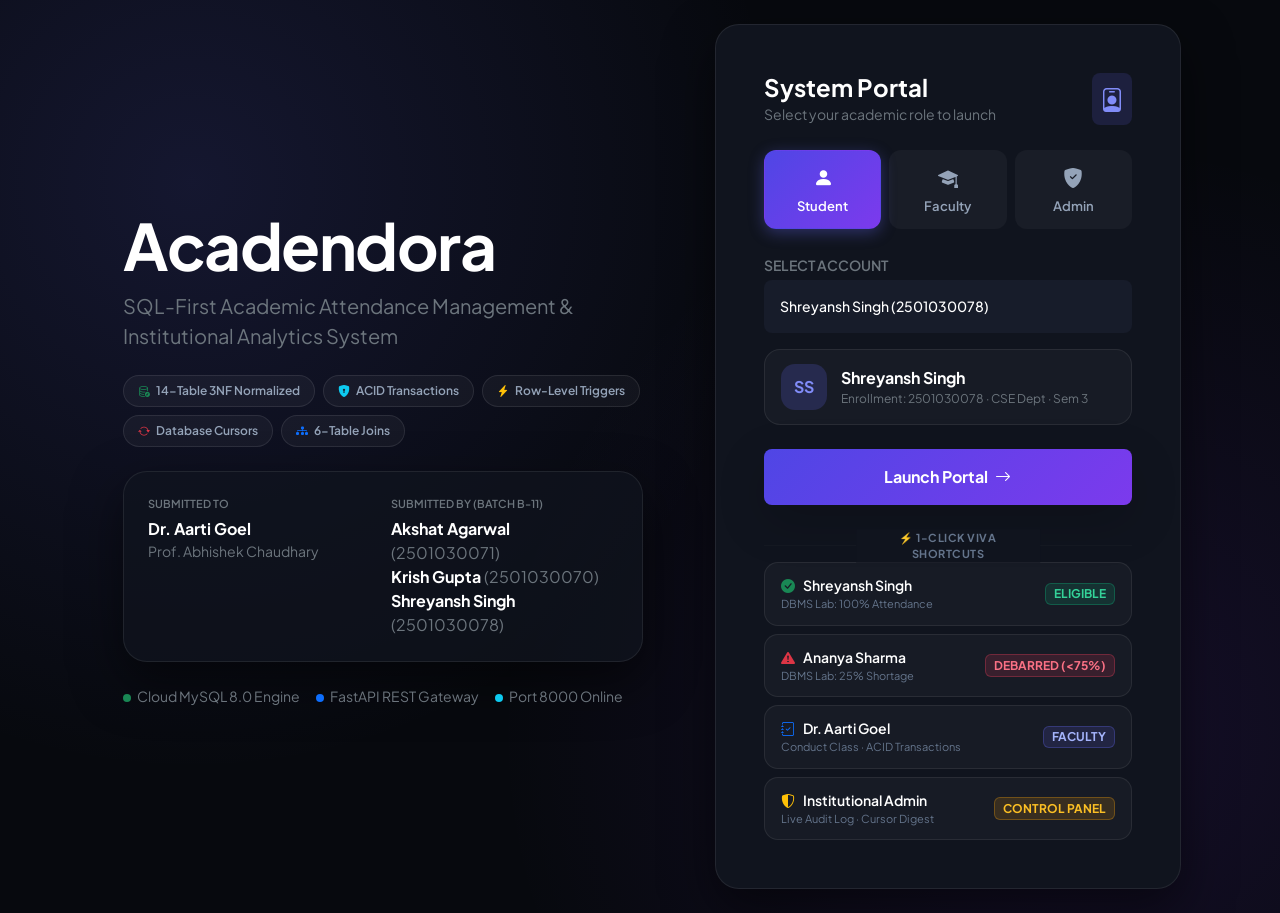
==== frontend/index.html @ 55216e41 "feat(frontend): complete dynamic student dashboard with multi-course tracking and cutoff benchmark" ====
<!DOCTYPE html>
<html lang="en">

<head>
    <meta charset="UTF-8">
    <meta name="viewport" content="width=device-width, initial-scale=1.0">
    <title>Acadendora | Academic Attendance & Analytics System</title>
    <link href="https://cdn.jsdelivr.net/npm/bootstrap@5.3.0/dist/css/bootstrap.min.css" rel="stylesheet">
    <link rel="stylesheet" href="https://cdn.jsdelivr.net/npm/bootstrap-icons@1.11.0/font/bootstrap-icons.css">
    <link
        href="https://fonts.googleapis.com/css2?family=Plus+Jakarta+Sans:wght@400;500;600;700;800&family=JetBrains+Mono:wght@500;600&display=swap"
        rel="stylesheet">

    <style>
        :root {
            --bg-dark: #07090e;
            --card-bg: #10141e;
            --card-border: rgba(255, 255, 255, 0.08);
            --primary: #6366f1;
            --primary-gradient: linear-gradient(135deg, #4f46e5 0%, #7c3aed 100%);
            --accent-green: #10b981;
            --accent-rose: #f43f5e;
        }

        body {
            font-family: 'Plus Jakarta Sans', sans-serif;
            background-color: var(--bg-dark);
            color: #f8fafc;
            min-height: 100vh;
            overflow-x: hidden;
            display: flex;
            align-items: center;
            background-image:
                radial-gradient(circle at 15% 20%, rgba(99, 102, 241, 0.15) 0%, transparent 45%),
                radial-gradient(circle at 85% 80%, rgba(124, 58, 237, 0.12) 0%, transparent 45%);
        }

        .glass-card {
            background: var(--card-bg);
            border: 1px solid var(--card-border);
            border-radius: 24px;
            box-shadow: 0 20px 50px rgba(0, 0, 0, 0.5);
        }

        .tech-pill {
            background: rgba(255, 255, 255, 0.04);
            border: 1px solid rgba(255, 255, 255, 0.09);
            padding: 6px 14px;
            border-radius: 9999px;
            font-size: 12px;
            font-weight: 600;
            color: #94a3b8;
            display: inline-flex;
            align-items: center;
            gap: 6px;
        }

        .tab-pill {
            background: rgba(255, 255, 255, 0.04);
            border: 1px solid transparent;
            color: #94a3b8;
            border-radius: 12px;
            padding: 12px;
            font-weight: 600;
            font-size: 13px;
            transition: all 0.2s;
            cursor: pointer;
            text-align: center;
        }

        .tab-pill.active {
            background: var(--primary-gradient);
            color: white;
            box-shadow: 0 4px 15px rgba(99, 102, 241, 0.35);
        }

        .profile-preview-card {
            background: rgba(255, 255, 255, 0.03);
            border: 1px solid rgba(255, 255, 255, 0.08);
            border-radius: 16px;
            padding: 14px 16px;
            display: flex;
            align-items: center;
            gap: 14px;
        }

        .avatar-circle {
            width: 46px;
            height: 46px;
            border-radius: 14px;
            display: flex;
            align-items: center;
            justify-content: center;
            font-weight: 700;
            font-size: 16px;
            flex-shrink: 0;
        }

        .demo-btn {
            background: rgba(255, 255, 255, 0.03);
            border: 1px solid rgba(255, 255, 255, 0.08);
            border-radius: 14px;
            padding: 12px 16px;
            transition: all 0.2s cubic-bezier(0.4, 0, 0.2, 1);
            cursor: pointer;
            text-align: left;
            width: 100%;
        }

        .demo-btn:hover {
            background: rgba(99, 102, 241, 0.1);
            border-color: rgba(99, 102, 241, 0.4);
            transform: translateX(4px);
        }

        .status-dot {
            width: 8px;
            height: 8px;
            border-radius: 50%;
            display: inline-block;
        }

        select option {
            background: #141824;
            color: #fff;
            padding: 10px;
        }
    </style>
</head>

<body>

    <div class="container-fluid px-lg-5 py-4">
        <div class="row align-items-center justify-content-center g-5">

            <!-- LEFT COLUMN: Overview & Viva Details -->
            <div class="col-xl-6 col-lg-6 px-lg-5">

                <h1 class="display-3 fw-bolder text-white mb-2 tracking-tight" style="letter-spacing: -1.5px;">
                    Acadendora
                </h1>
                <p class="fs-5 text-secondary mb-4" style="line-height: 1.5;">
                    SQL-First Academic Attendance Management & Institutional Analytics System
                </p>

                <!-- Live Architecture Highlights -->
                <div class="d-flex flex-wrap gap-2 mb-4">
                    <span class="tech-pill"><i class="bi bi-database-check text-success"></i> 14-Table 3NF
                        Normalized</span>
                    <span class="tech-pill"><i class="bi bi-shield-lock-fill text-info"></i> ACID Transactions</span>
                    <span class="tech-pill"><i class="bi bi-lightning-charge-fill text-warning"></i> Row-Level
                        Triggers</span>
                    <span class="tech-pill"><i class="bi bi-arrow-repeat text-danger"></i> Database Cursors</span>
                    <span class="tech-pill"><i class="bi bi-diagram-3-fill text-primary"></i> 6-Table Joins</span>
                </div>

                <!-- Viva Submission Details Card -->
                <div class="glass-card p-4 mb-4" style="background: rgba(16, 20, 30, 0.7);">
                    <div class="row g-3">
                        <div class="col-sm-6">
                            <small class="text-secondary d-block fw-semibold" style="font-size: 11px;">SUBMITTED
                                TO</small>
                            <div class="fw-bold text-white mt-1">Dr. Aarti Goel</div>
                            <div class="small text-secondary">Prof. Abhishek Chaudhary</div>
                        </div>
                        <div class="col-sm-6">
                            <small class="text-secondary d-block fw-semibold" style="font-size: 11px;">SUBMITTED BY
                                (BATCH B-11)</small>
                            <div class="fw-bold text-white mt-1">Akshat Agarwal <span
                                    class="text-secondary fw-normal">(2501030071)</span></div>
                            <div class="fw-bold text-white">Krish Gupta <span
                                    class="text-secondary fw-normal">(2501030070)</span></div>
                            <div class="fw-bold text-white">Shreyansh Singh <span
                                    class="text-secondary fw-normal">(2501030078)</span></div>
                        </div>
                    </div>
                </div>

                <div class="d-flex align-items-center gap-3 text-secondary small">
                    <div><span class="status-dot bg-success me-1"></span> Cloud MySQL 8.0 Engine</div>
                    <div><span class="status-dot bg-primary me-1"></span> FastAPI REST Gateway</div>
                    <div><span class="status-dot bg-info me-1"></span> Port 8000 Online</div>
                </div>

            </div>

            <!-- RIGHT COLUMN: Interactive Portal Launcher -->
            <div class="col-xl-5 col-lg-6">
                <div class="glass-card p-4 p-md-5">

                    <div class="d-flex justify-content-between align-items-center mb-4">
                        <div>
                            <h4 class="fw-bold text-white mb-0">System Portal</h4>
                            <small class="text-secondary">Select your academic role to launch</small>
                        </div>
                        <div class="p-2 rounded-3" style="background: rgba(99,102,241,0.15); color: #818cf8;">
                            <i class="bi bi-person-badge fs-4"></i>
                        </div>
                    </div>

                    <!-- Role Selector Tabs -->
                    <div class="row g-2 mb-4">
                        <div class="col-4">
                            <div class="tab-pill active" id="tab-student" onclick="setRole('student')">
                                <i class="bi bi-person-fill d-block fs-5 mb-1"></i> Student
                            </div>
                        </div>
                        <div class="col-4">
                            <div class="tab-pill" id="tab-faculty" onclick="setRole('faculty')">
                                <i class="bi bi-mortarboard-fill d-block fs-5 mb-1"></i> Faculty
                            </div>
                        </div>
                        <div class="col-4">
                            <div class="tab-pill" id="tab-admin" onclick="setRole('admin')">
                                <i class="bi bi-shield-fill-check d-block fs-5 mb-1"></i> Admin
                            </div>
                        </div>
                    </div>

                    <!-- Account Dropdown Selector -->
                    <form onsubmit="handleLogin(event)">
                        <div class="mb-3" id="selectGroup">
                            <label class="form-label small fw-semibold text-secondary mb-1" id="selectLabel">SELECT
                                ACCOUNT</label>
                            <select id="userDropdown" class="form-select border-0 text-white rounded-3 py-3 px-3"
                                style="background: #171c2a; font-size: 14px; font-weight: 500;"
                                onchange="handleDropdownChange()">
                                <!-- Populated dynamically via JS -->
                            </select>
                        </div>

                        <!-- Profile Preview Card -->
                        <div class="profile-preview-card mb-4" id="profileCard">
                            <div class="avatar-circle" id="previewAvatar"
                                style="background: rgba(99,102,241,0.2); color: #818cf8;">
                                SS
                            </div>
                            <div class="flex-grow-1 overflow-hidden">
                                <div class="d-flex justify-content-between align-items-center">
                                    <div class="fw-bold text-white text-truncate" id="previewName">Shreyansh Singh</div>
                                    <span class="badge" id="previewBadge"
                                        style="background: rgba(16,185,129,0.15); color: #34d399; font-size: 10px;">
                                        100% ELIGIBLE
                                    </span>
                                </div>
                                <div class="text-secondary small text-truncate" id="previewSubtext"
                                    style="font-size: 12px;">
                                    Enrollment: 2501030078 · CSE Dept
                                </div>
                            </div>
                        </div>

                        <button type="submit" class="btn w-100 py-3 rounded-3 fw-bold text-white shadow-lg mb-4"
                            style="background: var(--primary-gradient); border: none;">
                            Launch Portal <i class="bi bi-arrow-right ms-1"></i>
                        </button>
                    </form>

                    <!-- 1-Click Viva Demo Launchers -->
                    <div class="position-relative mb-3 text-center">
                        <hr style="border-color: rgba(255,255,255,0.08);">
                        <span class="position-absolute top-50 start-50 translate-middle px-3"
                            style="background: var(--card-bg); color: #64748b; font-size: 11px; font-weight: 700; letter-spacing: 0.5px;">
                            ⚡ 1-CLICK VIVA SHORTCUTS
                        </span>
                    </div>

                    <div class="d-flex flex-column gap-2">
                        <div class="demo-btn d-flex justify-content-between align-items-center"
                            onclick="quickLaunch('student', 10)">
                            <div>
                                <div class="fw-semibold text-white small"><i
                                        class="bi bi-check-circle-fill text-success me-2"></i>Shreyansh Singh</div>
                                <div style="font-size: 11px; color: #64748b;">DBMS Lab: 100% Attendance</div>
                            </div>
                            <span class="badge"
                                style="background: rgba(16,185,129,0.15); color: #34d399; border: 1px solid rgba(16,185,129,0.3);">
                                ELIGIBLE
                            </span>
                        </div>

                        <div class="demo-btn d-flex justify-content-between align-items-center"
                            onclick="quickLaunch('student', 11)">
                            <div>
                                <div class="fw-semibold text-white small"><i
                                        class="bi bi-exclamation-triangle-fill text-danger me-2"></i>Ananya Sharma</div>
                                <div style="font-size: 11px; color: #64748b;">DBMS Lab: 25% Shortage</div>
                            </div>
                            <span class="badge"
                                style="background: rgba(244,63,94,0.15); color: #fb7185; border: 1px solid rgba(244,63,94,0.3);">
                                DEBARRED (&lt;75%)
                            </span>
                        </div>

                        <div class="demo-btn d-flex justify-content-between align-items-center"
                            onclick="quickLaunch('faculty', 1)">
                            <div>
                                <div class="fw-semibold text-white small"><i
                                        class="bi bi-journal-check text-primary me-2"></i>Dr. Aarti Goel</div>
                                <div style="font-size: 11px; color: #64748b;">Conduct Class · ACID Transactions</div>
                            </div>
                            <span class="badge"
                                style="background: rgba(99,102,241,0.15); color: #a5b4fc; border: 1px solid rgba(99,102,241,0.3);">
                                FACULTY
                            </span>
                        </div>

                        <div class="demo-btn d-flex justify-content-between align-items-center"
                            onclick="quickLaunch('admin', 0)">
                            <div>
                                <div class="fw-semibold text-white small"><i
                                        class="bi bi-shield-shaded text-warning me-2"></i>Institutional Admin</div>
                                <div style="font-size: 11px; color: #64748b;">Live Audit Log · Cursor Digest</div>
                            </div>
                            <span class="badge"
                                style="background: rgba(245,158,11,0.15); color: #fbbf24; border: 1px solid rgba(245,158,11,0.3);">
                                CONTROL PANEL
                            </span>
                        </div>
                    </div>

                </div>
            </div>

        </div>
    </div>

    <script>
        let currentRole = 'student';

        const students = [
            { id: 10, name: "Shreyansh Singh", enroll: "2501030078", dept: "CSE" },
            { id: 8, name: "Akshat Agarwal", enroll: "2501030071", dept: "CSE" },
            { id: 9, name: "Krish Gupta", enroll: "2501030070", dept: "CSE" },
            { id: 11, name: "Ananya Sharma", enroll: "2501030022", dept: "CSE" },
            { id: 17, name: "Kavya Joshi", enroll: "2501030099", dept: "MNC" },
            { id: 12, name: "Tanishqa", enroll: "2501030090", dept: "CSE" },
            { id: 13, name: "Yashvi", enroll: "2501030085", dept: "CSE" },
            { id: 16, name: "Siddharth Mishra", enroll: "2501030088", dept: "CSE" }
        ];

        const faculty = [
            { id: 1, name: "Dr. Aarti Goel", code: "EMP101", title: "Associate Professor", room: "A-302" },
            { id: 2, name: "Prof. Abhishek Chaudhary", code: "EMP102", title: "Assistant Professor", room: "A-304" },
            { id: 3, name: "Dr. Neetu Singh", code: "EMP103", title: "Professor", room: "B-105" },
            { id: 4, name: "Dr. Vikas Saxena", code: "EMP104", title: "Professor & HOD", room: "A-301" },
            { id: 5, name: "Dr. Manish Kumar Thakur", code: "EMP105", title: "Professor", room: "B-201" },
            { id: 6, name: "Dr. Chetna Gupta", code: "EMP106", title: "Associate Professor", room: "A-205" },
            { id: 7, name: "Dr. Sandeep Kumar Singh", code: "EMP107", title: "Assistant Professor", room: "B-102" }
        ];

        document.addEventListener("DOMContentLoaded", () => {
            populateDropdown();
        });

        function getInitials(name) {
            return name.split(' ').map(n => n[0]).join('').substring(0, 2).toUpperCase();
        }

        function populateDropdown() {
            const dropdown = document.getElementById('userDropdown');
            dropdown.innerHTML = '';

            if (currentRole === 'student') {
                students.forEach(s => {
                    const opt = document.createElement('option');
                    opt.value = s.id;
                    opt.innerText = `${s.name} (${s.enroll})`;
                    dropdown.appendChild(opt);
                });
                dropdown.value = 10; // Default Shreyansh
            } else if (currentRole === 'faculty') {
                faculty.forEach(f => {
                    const opt = document.createElement('option');
                    opt.value = f.id;
                    opt.innerText = `${f.name} · ${f.code} (${f.title})`;
                    dropdown.appendChild(opt);
                });
                dropdown.value = 1; // Default Dr. Aarti Goel
            }
            handleDropdownChange();
        }

        function handleDropdownChange() {
            const selectedId = parseInt(document.getElementById('userDropdown').value);
            const avatar = document.getElementById('previewAvatar');
            const name = document.getElementById('previewName');
            const badge = document.getElementById('previewBadge');
            const subtext = document.getElementById('previewSubtext');

            if (currentRole === 'student') {
                const s = students.find(item => item.id === selectedId);
                if (s) {
                    avatar.innerText = getInitials(s.name);
                    avatar.style.background = "rgba(99,102,241,0.2)";
                    avatar.style.color = "#818cf8";
                    name.innerText = s.name;
                    badge.style.display = 'none'; // Removed eligible badge
                    subtext.innerText = `Enrollment: ${s.enroll} · ${s.dept} Dept · Sem 3`;
                }
            } else if (currentRole === 'faculty') {
                const f = faculty.find(item => item.id === selectedId);
                if (f) {
                    avatar.innerText = getInitials(f.name);
                    avatar.style.background = "rgba(99,102,241,0.2)";
                    avatar.style.color = "#818cf8";
                    name.innerText = f.name;
                    badge.style.display = 'inline-block';
                    badge.innerText = f.code;
                    badge.style.background = "rgba(99,102,241,0.15)";
                    badge.style.color = "#a5b4fc";
                    subtext.innerText = `${f.title} · Office: ${f.room}`;
                }
            }
        }

        function setRole(role) {
            currentRole = role;
            document.querySelectorAll('.tab-pill').forEach(el => el.classList.remove('active'));
            document.getElementById(`tab-${role}`).classList.add('active');

            const selectGroup = document.getElementById('selectGroup');
            const card = document.getElementById('profileCard');

            if (role === 'admin') {
                selectGroup.style.display = 'none';
                card.style.display = 'none';
            } else {
                selectGroup.style.display = 'block';
                card.style.display = 'flex';
                populateDropdown();
            }
        }

        function handleLogin(e) {
            e.preventDefault();
            const id = currentRole === 'admin' ? 0 : document.getElementById('userDropdown').value;
            quickLaunch(currentRole, id);
        }

        function quickLaunch(role, id) {
            localStorage.setItem('userRole', role);
            localStorage.setItem('userId', id);
            if (role === 'student') window.location.href = `student.html?id=${id}`;
            else if (role === 'faculty') window.location.href = `faculty.html?id=${id}`;
            else window.location.href = 'admin.html';
        }
    </script>
</body>

</html>
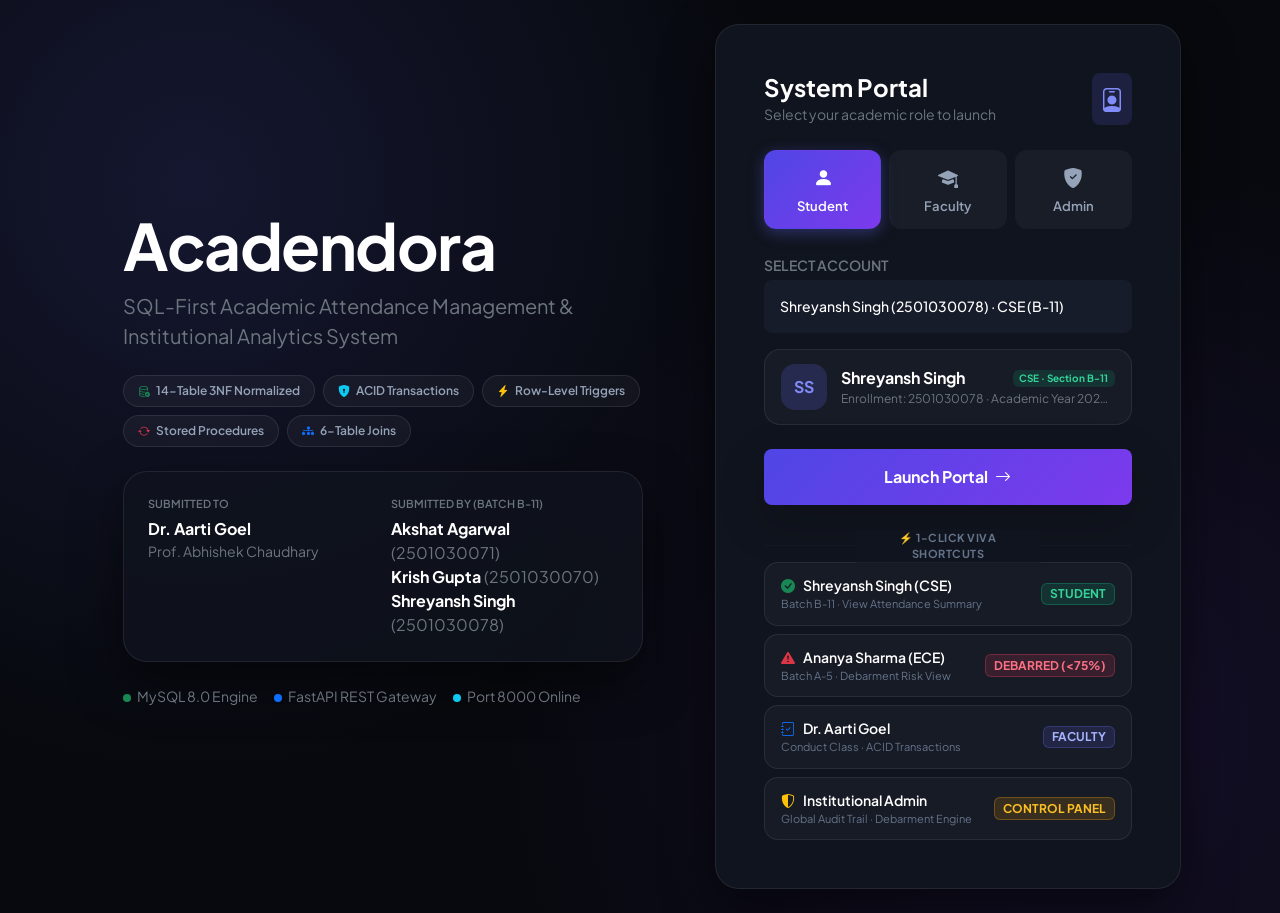
==== commit 87830aca: "added a official debarment notice format" ====
--- a/frontend/index.html
+++ b/frontend/index.html
@@ -150,7 +150,7 @@
                     <span class="tech-pill"><i class="bi bi-shield-lock-fill text-info"></i> ACID Transactions</span>
                     <span class="tech-pill"><i class="bi bi-lightning-charge-fill text-warning"></i> Row-Level
                         Triggers</span>
-                    <span class="tech-pill"><i class="bi bi-arrow-repeat text-danger"></i> Database Cursors</span>
+                    <span class="tech-pill"><i class="bi bi-arrow-repeat text-danger"></i> Stored Procedures</span>
                     <span class="tech-pill"><i class="bi bi-diagram-3-fill text-primary"></i> 6-Table Joins</span>
                 </div>
 
@@ -177,7 +177,7 @@
                 </div>
 
                 <div class="d-flex align-items-center gap-3 text-secondary small">
-                    <div><span class="status-dot bg-success me-1"></span> Cloud MySQL 8.0 Engine</div>
+                    <div><span class="status-dot bg-success me-1"></span> MySQL 8.0 Engine</div>
                     <div><span class="status-dot bg-primary me-1"></span> FastAPI REST Gateway</div>
                     <div><span class="status-dot bg-info me-1"></span> Port 8000 Online</div>
                 </div>
@@ -240,7 +240,7 @@
                                     <div class="fw-bold text-white text-truncate" id="previewName">Shreyansh Singh</div>
                                     <span class="badge" id="previewBadge"
                                         style="background: rgba(16,185,129,0.15); color: #34d399; font-size: 10px;">
-                                        100% ELIGIBLE
+                                        STUDENT
                                     </span>
                                 </div>
                                 <div class="text-secondary small text-truncate" id="previewSubtext"
@@ -270,12 +270,13 @@
                             onclick="quickLaunch('student', 10)">
                             <div>
                                 <div class="fw-semibold text-white small"><i
-                                        class="bi bi-check-circle-fill text-success me-2"></i>Shreyansh Singh</div>
-                                <div style="font-size: 11px; color: #64748b;">DBMS Lab: 100% Attendance</div>
+                                        class="bi bi-check-circle-fill text-success me-2"></i>Shreyansh Singh (CSE)
+                                </div>
+                                <div style="font-size: 11px; color: #64748b;">Batch B-11 · View Attendance Summary</div>
                             </div>
                             <span class="badge"
                                 style="background: rgba(16,185,129,0.15); color: #34d399; border: 1px solid rgba(16,185,129,0.3);">
-                                ELIGIBLE
+                                STUDENT
                             </span>
                         </div>
 
@@ -283,8 +284,9 @@
                             onclick="quickLaunch('student', 11)">
                             <div>
                                 <div class="fw-semibold text-white small"><i
-                                        class="bi bi-exclamation-triangle-fill text-danger me-2"></i>Ananya Sharma</div>
-                                <div style="font-size: 11px; color: #64748b;">DBMS Lab: 25% Shortage</div>
+                                        class="bi bi-exclamation-triangle-fill text-danger me-2"></i>Ananya Sharma (ECE)
+                                </div>
+                                <div style="font-size: 11px; color: #64748b;">Batch A-5 · Debarment Risk View</div>
                             </div>
                             <span class="badge"
                                 style="background: rgba(244,63,94,0.15); color: #fb7185; border: 1px solid rgba(244,63,94,0.3);">
@@ -310,7 +312,8 @@
                             <div>
                                 <div class="fw-semibold text-white small"><i
                                         class="bi bi-shield-shaded text-warning me-2"></i>Institutional Admin</div>
-                                <div style="font-size: 11px; color: #64748b;">Live Audit Log · Cursor Digest</div>
+                                <div style="font-size: 11px; color: #64748b;">Global Audit Trail · Debarment Engine
+                                </div>
                             </div>
                             <span class="badge"
                                 style="background: rgba(245,158,11,0.15); color: #fbbf24; border: 1px solid rgba(245,158,11,0.3);">
@@ -328,25 +331,27 @@
     <script>
         let currentRole = 'student';
 
+        // Verified accurately against MySQL PERSON, STUDENT, SECTION tables
         const students = [
-            { id: 10, name: "Shreyansh Singh", enroll: "2501030078", dept: "CSE" },
-            { id: 8, name: "Akshat Agarwal", enroll: "2501030071", dept: "CSE" },
-            { id: 9, name: "Krish Gupta", enroll: "2501030070", dept: "CSE" },
-            { id: 11, name: "Ananya Sharma", enroll: "2501030022", dept: "CSE" },
-            { id: 17, name: "Kavya Joshi", enroll: "2501030099", dept: "MNC" },
-            { id: 12, name: "Tanishqa", enroll: "2501030090", dept: "CSE" },
-            { id: 13, name: "Yashvi", enroll: "2501030085", dept: "CSE" },
-            { id: 16, name: "Siddharth Mishra", enroll: "2501030088", dept: "CSE" }
+            { id: 10, name: "Shreyansh Singh", enroll: "2501030078", dept: "CSE", section: "B-11" },
+            { id: 8, name: "Akshat Agarwal", enroll: "2501030071", dept: "CSE", section: "B-11" },
+            { id: 9, name: "Krish Gupta", enroll: "2501030070", dept: "CSE", section: "B-11" },
+            { id: 12, name: "Tanishqa", enroll: "2501030090", dept: "CSE", section: "B-11" },
+            { id: 13, name: "Yashvi", enroll: "2501030085", dept: "CSE", section: "B-11" },
+            { id: 11, name: "Ananya Sharma", enroll: "2501030022", dept: "ECE", section: "A-5" },
+            { id: 14, name: "Aarav Patel", enroll: "2501030024", dept: "ECE", section: "A-5" },
+            { id: 15, name: "Diya Verma", enroll: "2501030029", dept: "ECE", section: "A-5" },
+            { id: 16, name: "Siddharth Mishra", enroll: "2501030088", dept: "MNC", section: "C-2" },
+            { id: 17, name: "Kavya Joshi", enroll: "2501030099", dept: "MNC", section: "C-2" }
         ];
 
+        // Verified accurately against MySQL FACULTY, PERSON tables
         const faculty = [
-            { id: 1, name: "Dr. Aarti Goel", code: "EMP101", title: "Associate Professor", room: "A-302" },
-            { id: 2, name: "Prof. Abhishek Chaudhary", code: "EMP102", title: "Assistant Professor", room: "A-304" },
-            { id: 3, name: "Dr. Neetu Singh", code: "EMP103", title: "Professor", room: "B-105" },
-            { id: 4, name: "Dr. Vikas Saxena", code: "EMP104", title: "Professor & HOD", room: "A-301" },
-            { id: 5, name: "Dr. Manish Kumar Thakur", code: "EMP105", title: "Professor", room: "B-201" },
-            { id: 6, name: "Dr. Chetna Gupta", code: "EMP106", title: "Associate Professor", room: "A-205" },
-            { id: 7, name: "Dr. Sandeep Kumar Singh", code: "EMP107", title: "Assistant Professor", room: "B-102" }
+            { id: 1, name: "Dr. Aarti Goel", code: "EMP101", dept: "CSE", title: "Associate Professor", room: "A-302" },
+            { id: 2, name: "Prof. Abhishek Chaudhary", code: "EMP102", dept: "CSE", title: "Assistant Professor", room: "A-304" },
+            { id: 3, name: "Dr. Neetu Singh", code: "EMP103", dept: "ECE", title: "Associate Professor", room: "B-105" },
+            { id: 4, name: "Dr. Vikas Saxena", code: "EMP104", dept: "CSE", title: "Professor", room: "A-301" },
+            { id: 7, name: "Dr. Sandeep Kumar Singh", code: "EMP107", dept: "MNC", title: "Associate Professor", room: "B-102" }
         ];
 
         document.addEventListener("DOMContentLoaded", () => {
@@ -365,7 +370,7 @@
                 students.forEach(s => {
                     const opt = document.createElement('option');
                     opt.value = s.id;
-                    opt.innerText = `${s.name} (${s.enroll})`;
+                    opt.innerText = `${s.name} (${s.enroll}) · ${s.dept} (${s.section})`;
                     dropdown.appendChild(opt);
                 });
                 dropdown.value = 10; // Default Shreyansh
@@ -373,7 +378,7 @@
                 faculty.forEach(f => {
                     const opt = document.createElement('option');
                     opt.value = f.id;
-                    opt.innerText = `${f.name} · ${f.code} (${f.title})`;
+                    opt.innerText = `${f.name} · ${f.code} (${f.dept})`;
                     dropdown.appendChild(opt);
                 });
                 dropdown.value = 1; // Default Dr. Aarti Goel
@@ -395,8 +400,11 @@
                     avatar.style.background = "rgba(99,102,241,0.2)";
                     avatar.style.color = "#818cf8";
                     name.innerText = s.name;
-                    badge.style.display = 'none'; // Removed eligible badge
-                    subtext.innerText = `Enrollment: ${s.enroll} · ${s.dept} Dept · Sem 3`;
+                    badge.style.display = 'inline-block';
+                    badge.innerText = `${s.dept} · Section ${s.section}`;
+                    badge.style.background = "rgba(16,185,129,0.15)";
+                    badge.style.color = "#34d399";
+                    subtext.innerText = `Enrollment: ${s.enroll} · Academic Year 2026-27`;
                 }
             } else if (currentRole === 'faculty') {
                 const f = faculty.find(item => item.id === selectedId);
@@ -406,10 +414,10 @@
                     avatar.style.color = "#818cf8";
                     name.innerText = f.name;
                     badge.style.display = 'inline-block';
-                    badge.innerText = f.code;
+                    badge.innerText = `${f.dept} · ${f.code}`;
                     badge.style.background = "rgba(99,102,241,0.15)";
                     badge.style.color = "#a5b4fc";
-                    subtext.innerText = `${f.title} · Office: ${f.room}`;
+                    subtext.innerText = `${f.title} · Allocated Cabin: ${f.room}`;
                 }
             }
         }
@@ -420,14 +428,24 @@
             document.getElementById(`tab-${role}`).classList.add('active');
 
             const selectGroup = document.getElementById('selectGroup');
-            const card = document.getElementById('profileCard');
+            const avatar = document.getElementById('previewAvatar');
+            const name = document.getElementById('previewName');
+            const badge = document.getElementById('previewBadge');
+            const subtext = document.getElementById('previewSubtext');
 
             if (role === 'admin') {
                 selectGroup.style.display = 'none';
-                card.style.display = 'none';
+                avatar.innerText = "🛡";
+                avatar.style.background = "rgba(168,85,247,0.2)";
+                avatar.style.color = "#c084fc";
+                name.innerText = "Institutional Admin";
+                badge.style.display = 'inline-block';
+                badge.innerText = "SUPERUSER";
+                badge.style.background = "rgba(245,158,11,0.15)";
+                badge.style.color = "#fbbf24";
+                subtext.innerText = "Full Institutional Authority · Audit Logs · Debarment Engine";
             } else {
                 selectGroup.style.display = 'block';
-                card.style.display = 'flex';
                 populateDropdown();
             }
         }
